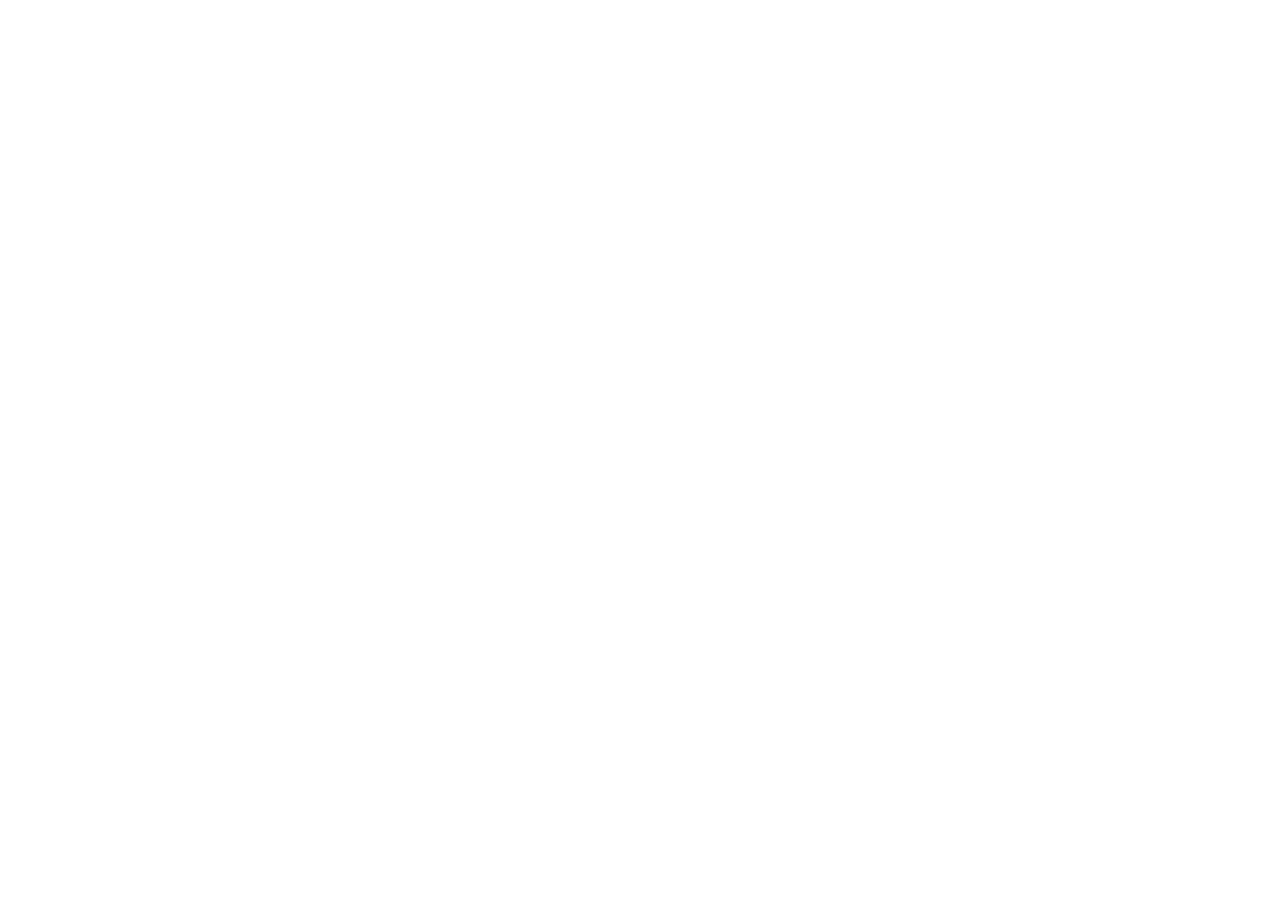
==== about.html @ a139df4a "Style + SEO" ====
<!DOCTYPE html>
<html lang="en">
<head>
    <meta charset="UTF-8">
    <meta http-equiv="X-UA-Compatible" content="IE=edge">
    <meta name="viewport" content="width=device-width, initial-scale=1.0">
    <title>Document</title>
</head>
<body>
    
</body>
</html>
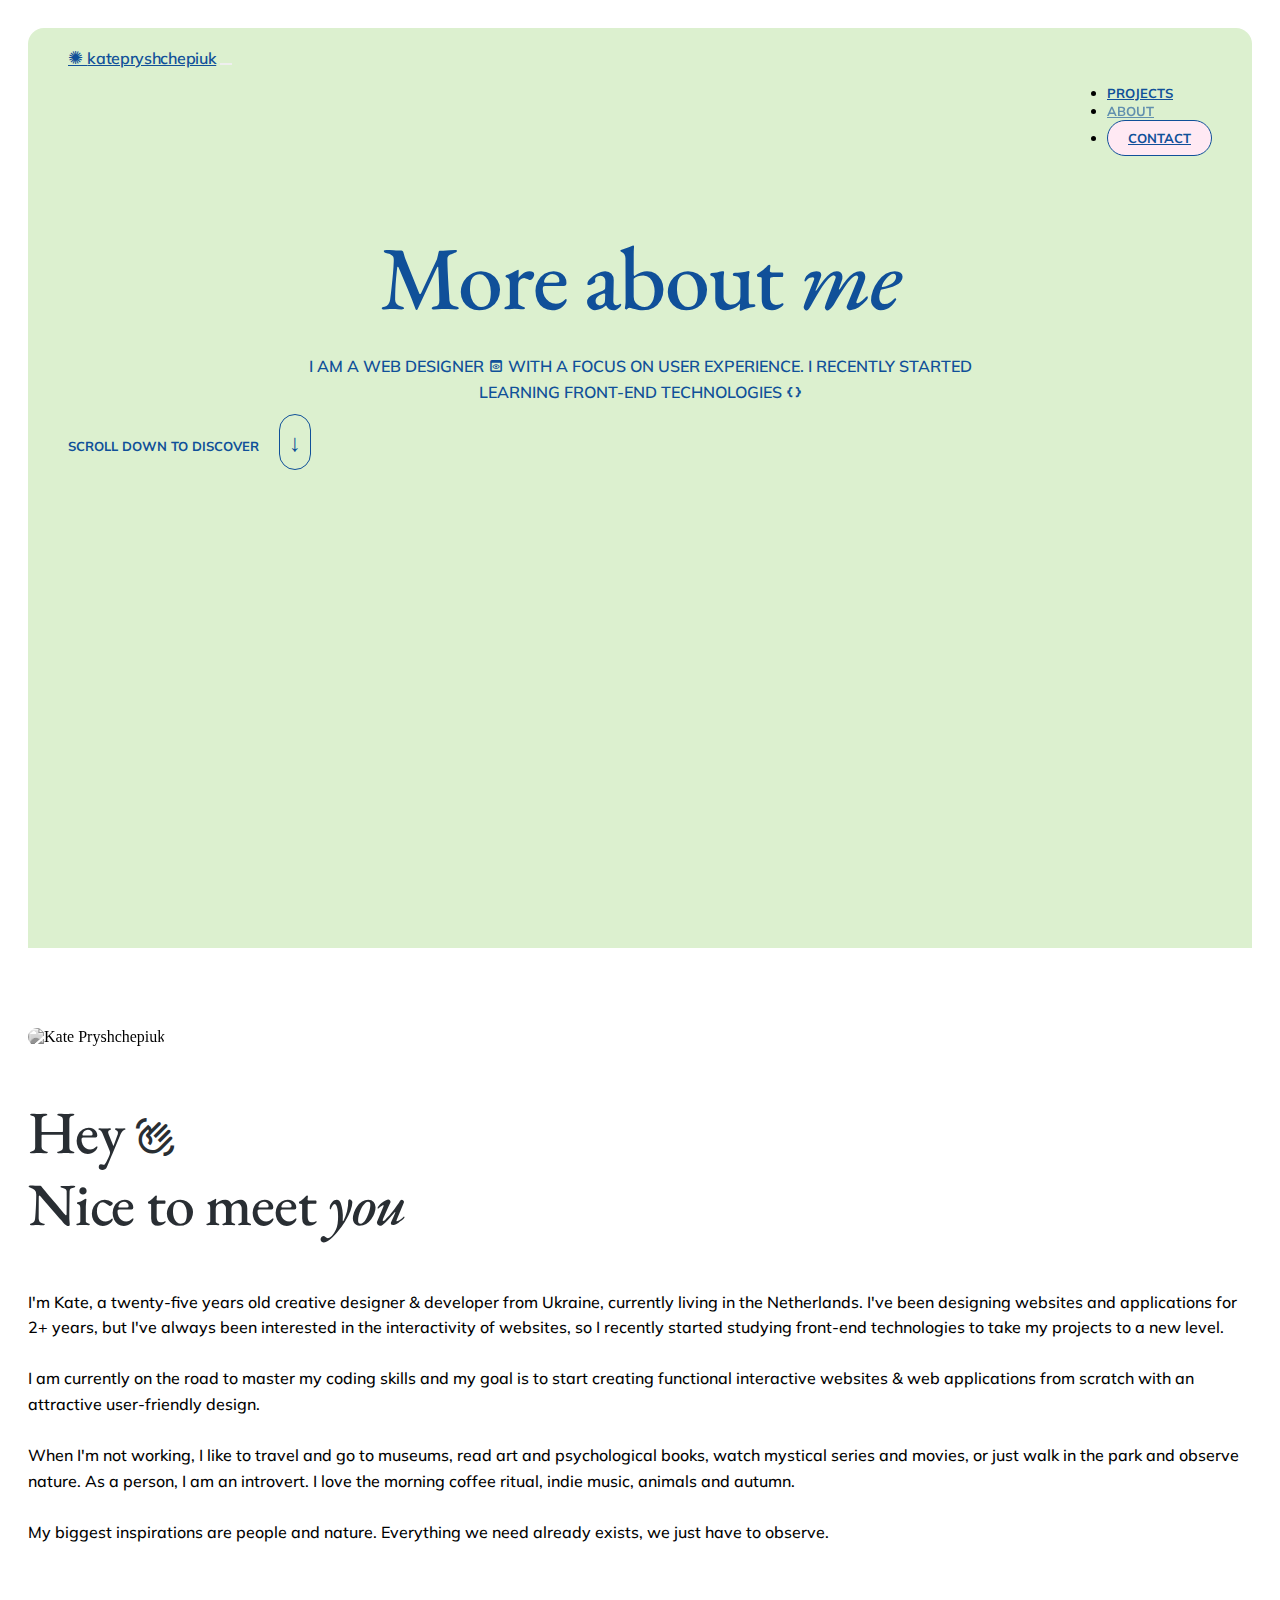
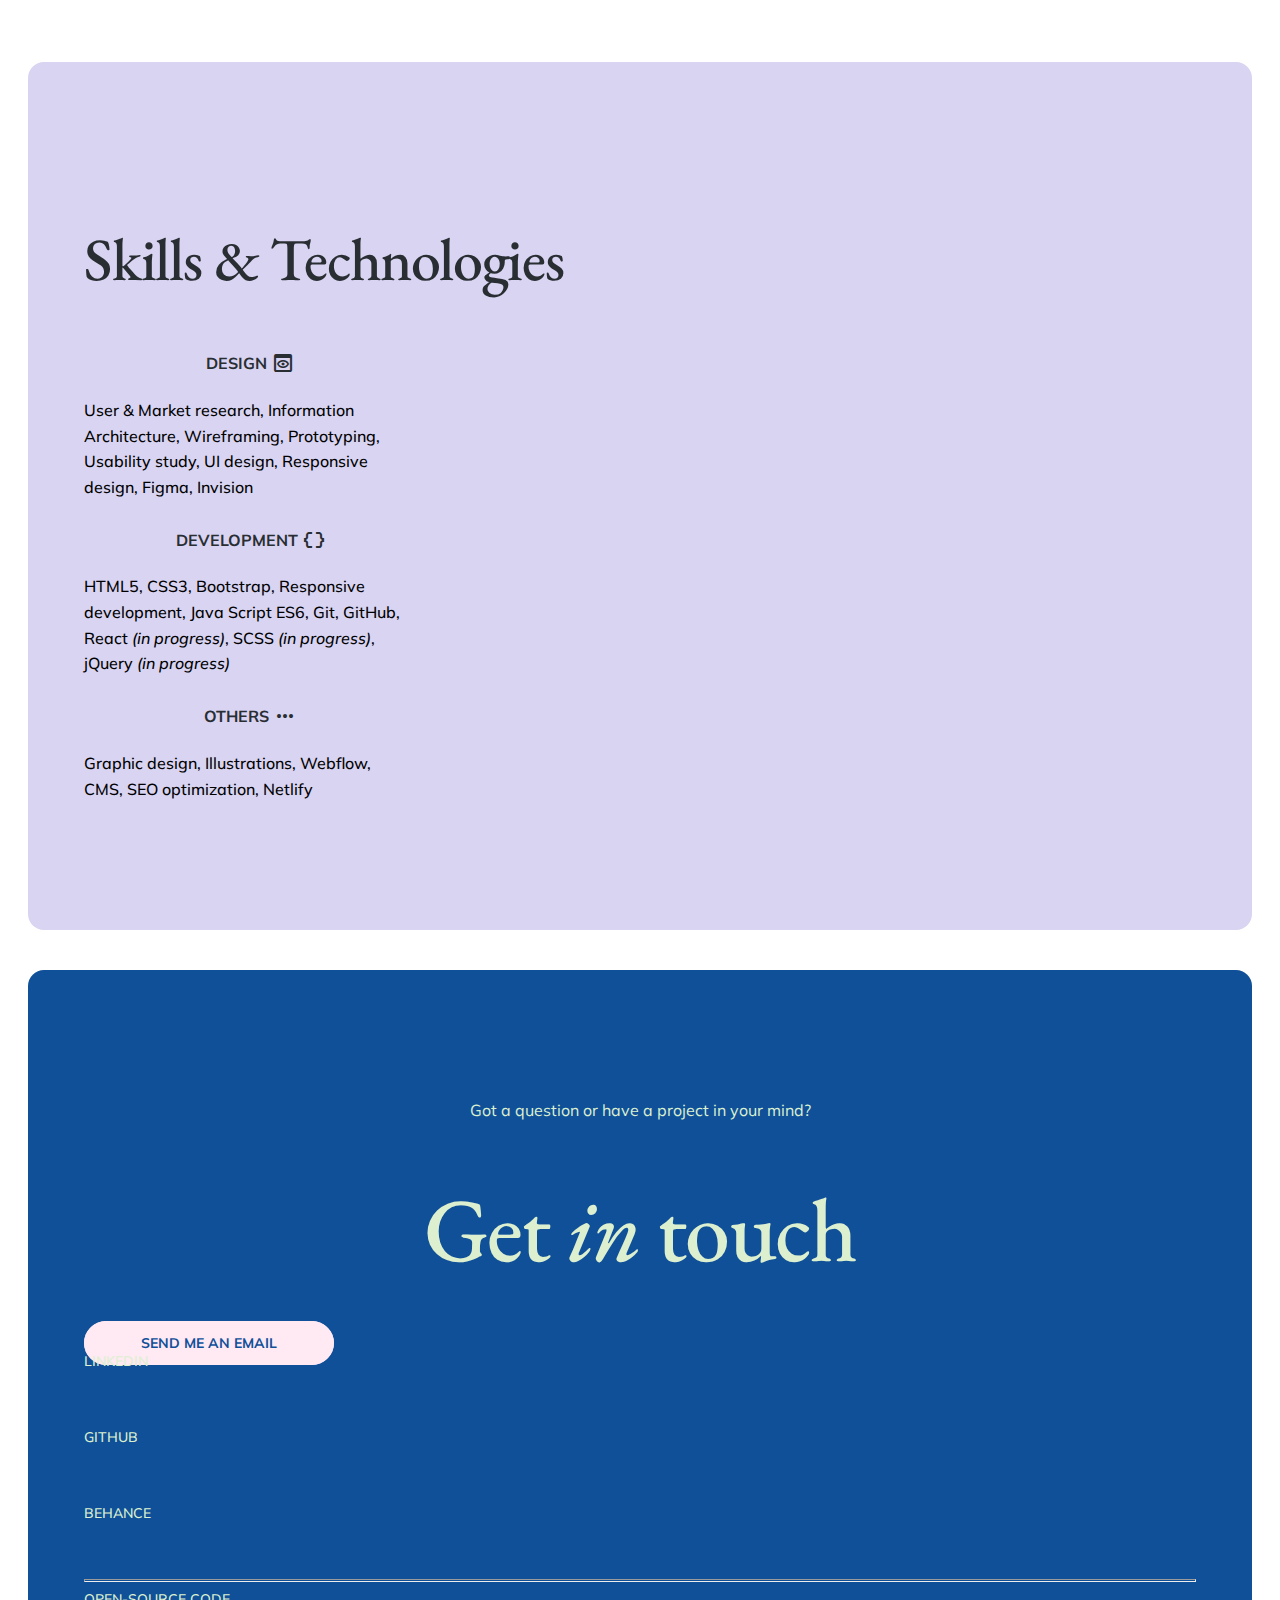
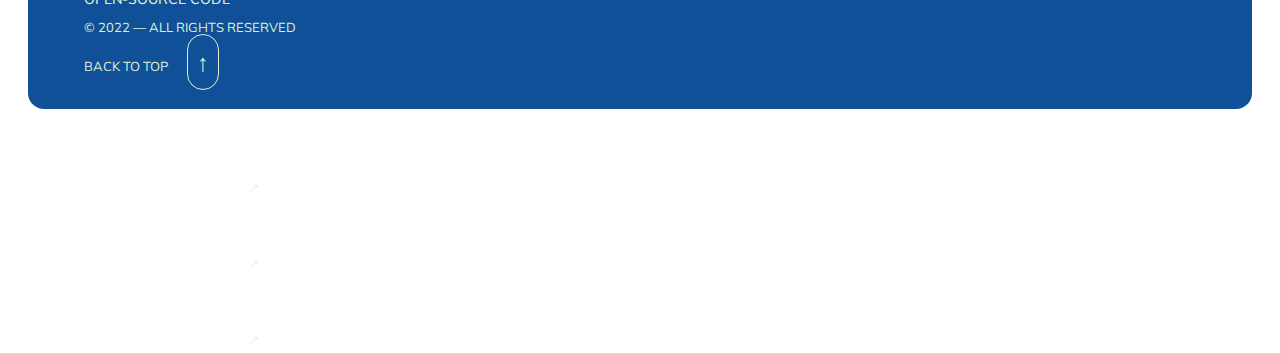
==== commit 19bf7696: "Added pages About  and Projects + improvements CSS" ====
--- a/about.html
+++ b/about.html
@@ -4,9 +4,260 @@
     <meta charset="UTF-8">
     <meta http-equiv="X-UA-Compatible" content="IE=edge">
     <meta name="viewport" content="width=device-width, initial-scale=1.0">
-    <title>Document</title>
+    <meta name="description"
+        content="Digital designer & developer passionated about creating expierences on the web, based in the Netherlands">
+    <title>About - Digital designer & developer</title>
+    <link rel="icon" type="image/x-icon" href="images/favicon.png">
+    <link rel="stylesheet"
+        href="https://fonts.googleapis.com/css2?family=Material+Symbols+Outlined:opsz,wght,FILL,GRAD@20..48,100..700,0..1,-50..200" />
+    <link rel="preconnect" href="https://fonts.googleapis.com">
+    <link rel="preconnect" href="https://fonts.gstatic.com" crossorigin>
+    <link
+        href="https://fonts.googleapis.com/css2?family=EB+Garamond:ital,wght@0,400;0,500;0,600;0,700;0,800;1,400;1,500;1,600;1,700;1,800&family=Mulish:ital,wght@0,200;0,300;0,400;0,500;0,600;0,700;0,800;0,900;1,200;1,300;1,400;1,500;1,600;1,700;1,800;1,900&display=swap"
+        rel="stylesheet">
+    <link href="https://cdn.jsdelivr.net/npm/bootstrap@5.2.0/dist/css/bootstrap.min.css" rel="stylesheet"
+        integrity="sha384-gH2yIJqKdNHPEq0n4Mqa/HGKIhSkIHeL5AyhkYV8i59U5AR6csBvApHHNl/vI1Bx" crossorigin="anonymous">
+    <script src="https://cdn.jsdelivr.net/npm/bootstrap@5.2.0/dist/js/bootstrap.bundle.min.js"
+        integrity="sha384-A3rJD856KowSb7dwlZdYEkO39Gagi7vIsF0jrRAoQmDKKtQBHUuLZ9AsSv4jD4Xa"
+        crossorigin="anonymous"></script>
+    <link rel="stylesheet" href="src/style.css">
+    <script src="index.js"></script>
 </head>
+
 <body>
-    
+    <section class="container-hero" id="hero-section">
+        <div class="d-flex flex-column justify-content-between" id="hero">
+            <nav class="navbar navbar-expand-lg bg-transparent p-0 align-items-center" id="navbar">
+                <a class="navbar-brand" href="index.html" title="Digital designer & developer - Kate Pryshchepiuk"><span
+                        class="logo-sign">✺ </span>katepryshchepiuk</a>
+                <button class="navbar-toggler custom-toggler" type="button" data-bs-toggle="collapse"
+                    data-bs-target="#navbarSupportedContent" aria-controls="navbarSupportedContent" aria-expanded="false"
+                    aria-label="Toggle navigation">
+                    <span class="navbar-toggler-icon"></span>
+                </button>
+                <div class="collapse navbar-collapse align-items-center" id="navbarSupportedContent">
+                    <ul class="navbar-nav align-items-center">
+                        <li class="nav-item">
+                            <a class="nav-link" href="projects.html" title="Kate Pryshchepiuk - Projects">Projects</a>
+                        </li>
+                        <li class="nav-item">
+                            <a class="nav-link link-disabled-nav" href="about.html" title="Kate Pryshchepiuk - About">About</a>
+                        </li>
+                        <li class="nav-item btn-contact">
+                            <a class="nav-link d-flex flex-row justify-content-end align-items-center"
+                                href="mailto:katepryshchepiuk@outlook.com" title="Kate Pryshchepiuk - Contact">Contact</a>
+                        </li>
+                    </ul>
+                </div>
+            </nav>
+            <div class="header d-flex flex-column justify-content-center align-items-center">
+                <h1 class="first-line">More about <em>me</em></h1>
+                <h4>
+                    I am a web designer
+                    <span class="material-symbols-outlined-container">
+                        <i class="material-symbols-outlined preview">preview</i>
+                    </span>
+                    with a focus on user experience.
+                    I recently started learning front-end technologies
+                    <span class="material-symbols-outlined-container">
+                        <i class="material-symbols-outlined data_object">data_object</i>
+                    </span>
+                </h4>
+            </div>
+            <div class="scroll-down d-flex flex-column align-items-center">
+                <a href="#about-section" class="d-flex flex-row align-items-center link" title="About">
+                    scroll down to discover
+                    <span class="arrow-down arrow-box-down">↓</span>
+                </a>
+            </div>
+        </div>
+    </section>
+
+    <section class="container-custom d-flex flex-row flex-wrap justify-content-center" id="about-section">
+        <div class="card d-flex flex-row flex-wrap align-items-start justify-content-center" id="about-div">
+            <div class="col-md-4 col-12" id="my-photo-div">
+                <img src="https://images.unsplash.com/photo-1517971129774-8a2b38fa128e?ixlib=rb-1.2.1&ixid=MnwxMjA3fDB8MHxwaG90by1wYWdlfHx8fGVufDB8fHx8&auto=format&fit=crop&w=388&q=80"
+                    class="img-fluid" alt="Kate Pryshchepiuk" id="my-photo">
+            </div>
+            <div class="col-md-1">
+            </div>
+            <div class="col-md-4 col-12">
+                <div class="card-body d-flex flex-column align-items-start" id="about-text">
+                    <div class="display-flex flex-row align-items-center" id="greeting">
+                        <h2>Hey
+                            <span class="material-symbols-outlined-container">
+                                <i class="material-symbols-outlined waving_hand">waving_hand</i>
+                            </span>
+                            <br>
+                            Nice to meet <em>you</em>
+                        </h2>
+                    </div>
+                    <div class="card-text">
+                        <p>
+                            I'm Kate, a twenty-five years old creative designer & developer from Ukraine, currently living
+                            in the Netherlands.
+                            I've been designing websites and applications for 2+ years, but I've always been interested in
+                            the interactivity of websites, so I recently started studying front-end technologies to take my projects to a new
+                            level.
+                            <br>
+                            <br>
+                            I am currently on the road to master my coding skills and my goal is to start creating
+                            functional interactive websites & web applications from scratch with an attractive user-friendly design.
+                            <br>
+                            <br>
+                            When I'm not working, I like to travel and go to museums, read art and psychological books,
+                            watch mystical series and
+                            movies, or just walk in the park and observe nature.
+                            As a person, I am an introvert. I love the morning coffee ritual, indie music, animals and
+                            autumn.
+                            <br>
+                            <br>
+                            My biggest inspirations are people and nature. Everything we need already exists, we just have
+                            to observe.
+                        </p>
+                    </div>
+                </div>
+            </div>
+        </div>
+    </section>
+
+    <section class="container-hero">
+        <section class="container-skills d-flex flex-column skills" id="section-skills">
+            <div class="d-flex flex-row justify-content-start">
+                <h2>
+                    Skills & Technologies
+                </h2>
+            </div>
+            <div class="d-flex flex-row flex-wrap justify-content-between" id="skills-cards">
+                <div class="card-1-3">
+                    <h4 class="text-start coloured-background">
+                        Design
+                        <span class="material-symbols-outlined">
+                            preview
+                        </span>
+                    </h4>
+                    <p class="text m-0">
+                        User & Market research, Information Architecture, Wireframing, Prototyping, Usability study, UI design, Responsive design, Figma, Invision
+                    </p>
+                </div>
+                <div class="card-1-3">
+                    <h4 class="text-start coloured-background">
+                        Development
+                        <span class="material-symbols-outlined">data_object</span>
+                    </h4>
+                    <p class="text m-0">
+                        HTML5, CSS3, Bootstrap, Responsive development, Java Script ES6, Git, GitHub, React <em>(in progress)</em>, SCSS <em>(in progress)</em>, jQuery <em>(in progress)</em>
+                    </p>
+                </div>
+                <div class="card-1-3">
+                    <h4 class="text-start coloured-background">
+                        Others
+                        <span class="material-symbols-outlined">
+                            more_horiz
+                        </span>
+                    </h4>
+                    <p class="text m-0">
+                        Graphic design, Illustrations, Webflow, CMS, SEO optimization, Netlify
+                    </p>
+                </div>
+            </div>
+        </section>
+    </section>
+
+        <!--<section class="container-custom d-flex flex-row flex-wrap justify-content-center" id="about-section">
+            <div class="card d-flex flex-row-reverse flex-wrap align-items-center justify-content-center" id="about-div">
+                <div class="col-md-4 col-12" id="my-photo-div">
+                    <img src="https://images.unsplash.com/photo-1627343101316-9adfdfddd8bc?ixlib=rb-1.2.1&ixid=MnwxMjA3fDB8MHxwaG90by1wYWdlfHx8fGVufDB8fHx8&auto=format&fit=crop&w=387&q=80"
+                        class="img-fluid" alt="Kate Pryshchepiuk" id="my-photo">
+                </div>
+                <div class="col-md-1">
+                </div>
+                <div class="col-md-5 col-12">
+                    <div class="card-body d-flex flex-column align-items-start" id="about-text">
+                        <div class="card-text">
+                            <p>
+                                When I'm not working, I like to travel and go to museums, read art and psychological books,
+                                watch mystical series and
+                                movies, or just walk in the park and observe nature.
+                                As a person, I am an introvert. I love the morning coffee ritual, indie music, animals and
+                                autumn.
+                                <br>
+                                <br>
+                                My biggest inspirations are people and nature. Everything we need already exists, we just have
+                                to observe.
+                            </p>
+                        </div>
+                    </div>
+                </div>
+            </div>
+        </section>-->
+
+    <section class="container-hero">
+        <div class="d-flex flex-column" id="footer">
+            <div class="d-flex flex-column align-items-center" id="footer-content">
+                <div class="d-flex flex-column align-items-center" id="email-div">
+                    <p id="footer-text">
+                        Got a question or have a project in your mind?
+                    </p>
+                    <h1 id="get-in-touch">
+                        Get <em>in</em> touch
+                    </h1>
+                    <a href="mailto:katepryshchepiuk@outlook.com" id="email-link" title="Kate Pryshchepiuk email address">Send me
+                        an
+                        email</a>
+                </div>
+                <div class="d-flex flex-row align-items-center justify-content-center" id="social-links">
+                    <div class="d-flex flex-row align-items-center social-link">
+                        <a href="https://www.linkedin.com/in/kateryna-pryshchepiuk/" class="link-footer"
+                            title="Kate Pryshchepiuk Linkedin">Linkedin</a>
+                        <div class="arrow-outside">
+                            <p class="m-0 arrow-transformed">
+                                →
+                            </p>
+                        </div>
+                    </div>
+                    <div class="d-flex flex-row align-items-center social-link">
+                        <a href="https://github.com/katepryshchepiuk" class="link-footer"
+                            title="Kate Pryshchepiuk Github">Github</a>
+                        <div class="arrow-outside">
+                            <p class="m-0 arrow-transformed">
+                                →
+                            </p>
+                        </div>
+                    </div>
+                    <div class="d-flex flex-row align-items-center social-link">
+                        <a href="https://www.behance.net/katerynapryshchepiuk" class="link-footer"
+                            title="Kate Pryshchepiuk Behance">Behance</a>
+                        <div class="arrow-outside">
+                            <p class="m-0 arrow-transformed">
+                                →
+                            </p>
+                        </div>
+                    </div>
+                </div>
+            </div>
+            <div class="d-flex flex-column" id="footer-underline">
+                <hr class="w-100" id="line">
+                <div class="d-flex flex-row flex-wrap justify-content-md-between justify-content-center align-items-center"
+                    id="underline">
+                    <div>
+                        <a class="link-footer" href="https://github.com/katepryshchepiuk/my-portfolio" target="_blank" title="open-sourced code">open-source code</a>
+                    </div>
+                    <div class="copyright">
+                        <p class="footer-info">
+                            © 2022 — All rights reserved
+                        </p>
+                    </div>
+                    <a href="#hero" class="d-flex flex-row align-items-center link-footer footer-info"
+                        title="Digital designer & developer - Kate Pryshchepiuk">
+                        back to top
+                        <span class="arrow-top arrow-box-top">↑</span>
+                    </a>
+                </div>
+            </div>
+        </div>
+        </div>
+    </section>
+
 </body>
 </html>--- a/src/style.css
+++ b/src/style.css
@@ -0,0 +1,630 @@
+:root {
+    --font-general: 'EB Garamond', serif;
+    --font-secondary: 'Mulish', sans-serif;
+    --primary-color: #105099;
+    --secondary-color-green: #DCF0CF;
+    --border-radius: 16px;
+    --container-color: rgba(242, 242, 242, 1);
+    --secondary-color-pink: #FFE9F3;
+    --secondary-color-blue: #D8D4F2;
+    --dark-color: #292E33;
+    --white-color: #ffffff;
+    --padding-section-desktop: 112px 40px;
+    --padding-section-mobile: 56px 20px;
+}
+
+body {
+    background-color: var(--white-color);
+}
+
+.container-custom {
+    padding: 80px 20px;
+}
+
+h1, h2, h3 {
+    font-family: var(--font-general);
+    font-weight: 500;
+}
+
+h1 {
+    font-size: 90px;
+    line-height: 100%;
+    color: var(--primary-color);
+    letter-spacing: -0.02em;
+    text-align: center;
+}
+
+h1.first-line {
+    margin-bottom: 32px;
+}
+
+h2 {
+    font-size: 60px;
+    color: var(--dark-color);
+    line-height: 120%;
+    letter-spacing: -0.02em;
+}
+
+h3 {
+    font-size: 32px;
+    line-height: 120%;
+    color: var(--dark-color);
+}
+
+h4 {
+    font-family: var(--font-secondary);
+    font-size: 16px;
+    font-weight: 600;
+    line-height: 160%;
+    color: var(--primary-color);
+    text-transform: uppercase;
+    text-align: center;
+}
+
+p {
+    font-size: 16px;
+    font-family: var(--font-secondary);
+    line-height: 160%;
+    font-weight: 500;
+}
+
+.material-symbols-outlined {
+    position: relative;
+    top: 6px;
+}
+
+i.material-symbols-outlined {
+    font-size: 16px;
+    font-weight: 600;
+    line-height: 0;
+    position: relative;
+    top: 2px;
+}
+
+i.waving_hand {
+    font-size: 40px;
+    font-weight: 600;
+    line-height: 0;
+    position: relative;
+    top: 4px;
+}
+
+img {
+    filter: grayscale(100%);
+    -webkit-filter: grayscale(100%);
+}
+
+img:hover {
+    filter: none;
+    -webkit-filter: grayscale(0);
+    transition: all 0.2s ease-in;
+}
+
+.container-hero {
+    padding: 20px;
+}
+
+.container-skills {
+    padding: 112px 56px;
+}
+
+#hero {
+    background-color: var(--secondary-color-green);
+    border-radius: var(--border-radius);
+    padding: 20px 40px;
+    height: 100%;
+}
+
+#hero-section {
+    height: 100vh;
+}
+
+#hero-projects {
+    background-color: var(--secondary-color-green);
+    border-radius: var(--border-radius);
+    padding: 20px 40px;
+    margin: 20px;
+}
+
+#nav {
+    padding: 20px 40px;
+    margin: 20px;
+}
+
+.link {
+    font-family: var(--font-secondary);
+    font-size: 13px;
+    font-weight: 700;
+    line-height: 18px;
+    text-transform: uppercase;
+    color: var(--primary-color);
+    text-decoration: none;
+    transition: all 0.2s ease-in;
+}
+
+.link:hover {
+    color: var(--primary-color);
+    font-style: italic;
+}
+
+.link-disabled {
+    font-family: var(--font-secondary);
+    font-size: 13px;
+    font-weight: 700;
+    line-height: 18px;
+    text-transform: uppercase;
+    text-decoration: none;
+    color: gray;
+    transition: all 0.2s ease-in;
+}
+
+.link-disabled:hover {
+    color: gray;
+}
+ 
+.btn-contact {
+    background-color: var(--secondary-color-pink);
+    border: 1px solid var(--primary-color);
+    border-radius: 50px;
+    padding: 8px 20px;
+    transition: all 0.2s ease-in;
+}
+
+.btn-contact:hover {
+    background-color: var(--secondary-color-green);
+}
+
+.navbar-toggler:focus {
+    box-shadow: none;
+}
+
+.custom-toggler .navbar-toggler-icon {
+    background-image: url("data:image/svg+xml;charset=utf8,%3Csvg viewBox='0 0 32 32' xmlns='http://www.w3.org/2000/svg'%3E%3Cpath stroke='rgb(16,80,153)' stroke-width='2' stroke-linecap='round' stroke-miterlimit='10' d='M4 8h24M4 16h24M4 24h24'/%3E%3C/svg%3E");
+}
+
+.navbar-nav {
+    padding: 0px;
+    gap: 32px;
+}
+
+a.navbar-brand {
+    font-family: var(--font-secondary);
+    font-weight: 600;
+    font-size: 16px;
+    line-height: 20px;
+    text-transform: lowercase;
+    letter-spacing: -0.02em;
+    color: var(--primary-color);
+}
+
+a.navbar-brand:hover {
+    color: var(--primary-color);
+}
+
+.logo-sign {
+    font-family: var(--font-secondary);
+    font-weight: 500;
+    font-size: 18px;
+    line-height: 100%;
+    color: var(--primary-color);
+    margin-bottom: 0px;
+}
+
+.nav-link {
+    font-family: var(--font-secondary);
+    font-size: 13px;
+    font-weight: 700;
+    line-height: 18px;
+    text-transform: uppercase;
+    color: var(--primary-color);
+    padding: 0px;
+    transition: ease-in 0.2s all; 
+}
+
+.nav-link:hover {
+    color: var(--primary-color);
+    font-style: italic;
+}
+
+.scroll-down {
+    padding-bottom: 36px;
+}
+
+#about-section {
+    gap: 56px;
+    background: white;
+    border-radius: var(--border-radius);
+}
+
+#about-div {
+    border: none;
+}
+
+#about-text {
+    padding: 0px;
+    gap: 24px;
+}
+
+#greeting {
+    padding: 0px;
+    gap: 16px;
+}
+
+#my-photo {
+    height: 400px;
+    width: 100%;
+    border-radius: var(--border-radius);
+    object-fit: cover;
+}
+
+.arrow-box {
+    box-sizing: border-box;
+    padding: 1px 15px 5px;
+    border: 1px solid var(--primary-color);
+    border-radius: 50px;
+    margin-left: 16px;
+    transition: 0.3s all;
+}
+
+.arrow-box-down {
+    box-sizing: border-box;
+    padding: 12px 9px;
+    background-color: var(--secondary-color-green);
+    border: 1px solid var(--primary-color);
+    border-radius: 50px;
+    margin-left: 16px;
+}
+
+.arrow-box-top {
+    box-sizing: border-box;
+    padding: 12px 9px;
+    background-color: var(--primary-color);
+    border: 1px solid var(--secondary-color-green);
+    border-radius: 50px;
+    margin-left: 16px;
+}
+
+.arrow-box-disabled {
+    box-sizing: border-box;
+    padding: 1px 15px 5px;
+    background-color: var(--container-color);
+    border: 1px solid gray;
+    border-radius: 50px;
+    margin-left: 16px;
+}
+
+.arrow {
+    font-family: var(--font-secondary);
+    font-weight: 400;
+    font-size: 24px;
+    line-height: 24px;
+}
+
+.arrow-down {
+    font-family: var(--font-secondary);
+    font-weight: 400;
+    font-size: 24px;
+    line-height: 30px;
+    color: var(--primary-color);
+}
+
+.arrow-top {
+    font-family: var(--font-secondary);
+    font-weight: 400;
+    font-size: 24px;
+    line-height: 30px;
+    color: var(--secondary-color-green);
+}
+
+.skills {
+    border-radius: var(--border-radius);
+    background-color: var(--secondary-color-blue);
+    gap: 40px;
+}
+
+.card-1-3 {
+    width: 30%;
+}
+
+.text {
+    padding-right: 16px;
+}
+
+#skills-cards {
+    gap: 32px;
+}
+
+#projects-section {
+    background: var(--white-color);
+    border-radius: var(--border-radius);
+}
+
+#projects-div {
+    gap: 32px;
+}
+
+#projects {
+    padding: 0px;
+    gap: 16px;
+    grid-template-columns: repeat(auto-fit, minmax(186px, 1fr));
+}
+
+#project {
+    padding: 0px 0px 32px;
+    gap: 24px;
+    border: none;
+    flex: 1 0 49%;
+}
+
+#project-description {
+    gap: 16px;
+    padding: 0px;
+}
+
+#project-photo {
+    height: 450px;
+    object-fit: cover;
+    border-radius: var(--border-radius);
+
+}
+
+.chips {
+    gap: 8px;
+}
+
+.chip {
+    padding: 8px 12px;
+    background-color: var(--secondary-color-blue);
+    border-radius: 50px;
+}
+
+.chip-text {
+    font-family: var(--font-secondary);
+    font-weight: 700;
+    font-size: 11px;
+    line-height: 100%;
+    text-transform: uppercase;
+    color: var(--primary-color);
+    margin-bottom: 0px;
+}
+
+#footer {
+    padding: 112px 56px 32px;
+    background: var(--primary-color);
+    border-radius: var(--border-radius);
+    gap: 56px;
+}
+
+#footer-content {
+    gap: 72px;
+}
+
+#get-in-touch {
+    color: var(--secondary-color-green);
+}
+
+#email-link {
+    padding: 12px 56px;
+    background: var(--secondary-color-pink);
+    border: 1px solid var(--secondary-color-pink);
+    border-radius: 50px;
+    font-family: var(--font-secondary);
+    font-weight: 700;
+    font-size: 14px;
+    line-height: 18px;
+    text-transform: uppercase;
+    color: var(--primary-color);
+    text-decoration: none;
+    transition: all 0.2s ease-in;
+}
+
+#email-link:hover {
+    background-color: var(--primary-color);
+    color: var(--secondary-color-pink);
+    font-style: italic;
+    font-weight: 500;
+}
+
+#footer-text {
+    color: var(--secondary-color-green);
+    text-align: center;
+    font-weight: 400;
+    padding: 0px 32px;
+}
+
+#email-div {
+    padding: 0px;
+    gap: 40px;
+}
+
+#social-links {
+    gap: 32px;
+}
+
+.social-link {
+    gap: 4px;
+}
+
+.link-footer {
+    font-family: var(--font-secondary);
+    font-weight: 500;
+    font-size: 14px;
+    line-height: 17px;
+    text-transform: uppercase;
+    color: var(--secondary-color-green);
+    text-decoration: none;
+}
+
+.link-footer:hover {
+    font-style: italic;
+    color: var(--secondary-color-green);
+}
+
+.arrow-outside {
+    font-family: var(--font-general);
+    font-weight: 400;
+    font-size: 24px;
+    line-height: 100%;
+    color: var(--secondary-color-green);
+}
+
+.arrow-transformed {
+    transform: rotate(-45deg);
+}
+
+#line {
+    height: 1px;
+    color: var(--secondary-color-green);
+    opacity: 100%;
+}
+
+#footer-underline {
+    gap: 24px;
+}
+
+.footer-info {
+    font-family: var(--font-secondary);
+    font-weight: 400;
+    font-size: 13px;
+    line-height: 100%;
+    text-transform: uppercase;
+    color: var(--secondary-color-green);
+}
+
+.navbar-toggler {
+    border: none;
+}
+
+.coloured-background {
+    color: var(--dark-color);
+    font-weight: 700;
+}
+
+.link-disabled-nav {
+    opacity: 60%;
+}
+
+@media (min-width: 992px) {
+    .collapse {
+        display: flex;
+        flex-direction: row;
+        justify-content: end;
+        align-items: center;
+    }
+
+    .header {
+        padding: 0px 220px;
+    }
+}
+
+@media (max-width: 768px) {
+    h1 {
+        font-size: 60px;
+    }
+
+    h2 {
+        font-size: 36px;
+    }
+
+    h3 {
+        font-size: 24px;
+    }
+
+    h4 {
+        font-size: 14px;
+    }
+
+    .navbar-collapse {
+        position: absolute;
+        left: 0;
+        top: 90%;
+        width: 100%;
+        height: 84vh;
+        z-index: 100;
+        background-color: var(--secondary-color-green);
+        transition: ease-in-out 0.2s all;
+    }
+
+    .navbar-nav {
+        margin-top: 168px;
+    }
+
+    .container-custom {
+        padding: 32px 16px;
+    }
+
+    .container-hero {
+        padding: 16px;
+    }
+
+    .container-skills {
+        padding: 56px 32px;
+    }
+
+    #hero {
+        padding: 16px;
+        height: 95vh;
+    }
+
+    #about-div {
+        gap: 16px;
+    }
+
+    #about-me-text {
+        gap: 16px;
+    }
+
+    #my-photo {
+        height: 300px;
+    }
+
+    i.waving_hand {
+        font-size: 28px;
+    }
+
+    #social-links {
+        gap: 16px;
+    }
+
+    #underline {
+        gap: 16px;
+    }
+
+    #project-photo {
+        height: 365px;
+    }
+
+    #section-skills {
+        gap: 40px;
+    }
+
+    #footer {
+        padding: 56px 16px 32px;
+        gap: 24px;
+    }
+
+    #email-div {
+        gap: 32px;
+    }
+
+    #footer-content {
+        gap: 56px;
+    }
+
+    #projects-div {
+        gap: 16px;
+    }
+
+    #nav {
+        padding: 10px;
+    }
+
+    .card-1-3 {
+        width: auto;
+        padding: 0px;
+    }
+
+    .text {
+        padding: 0px;
+    }
+}
